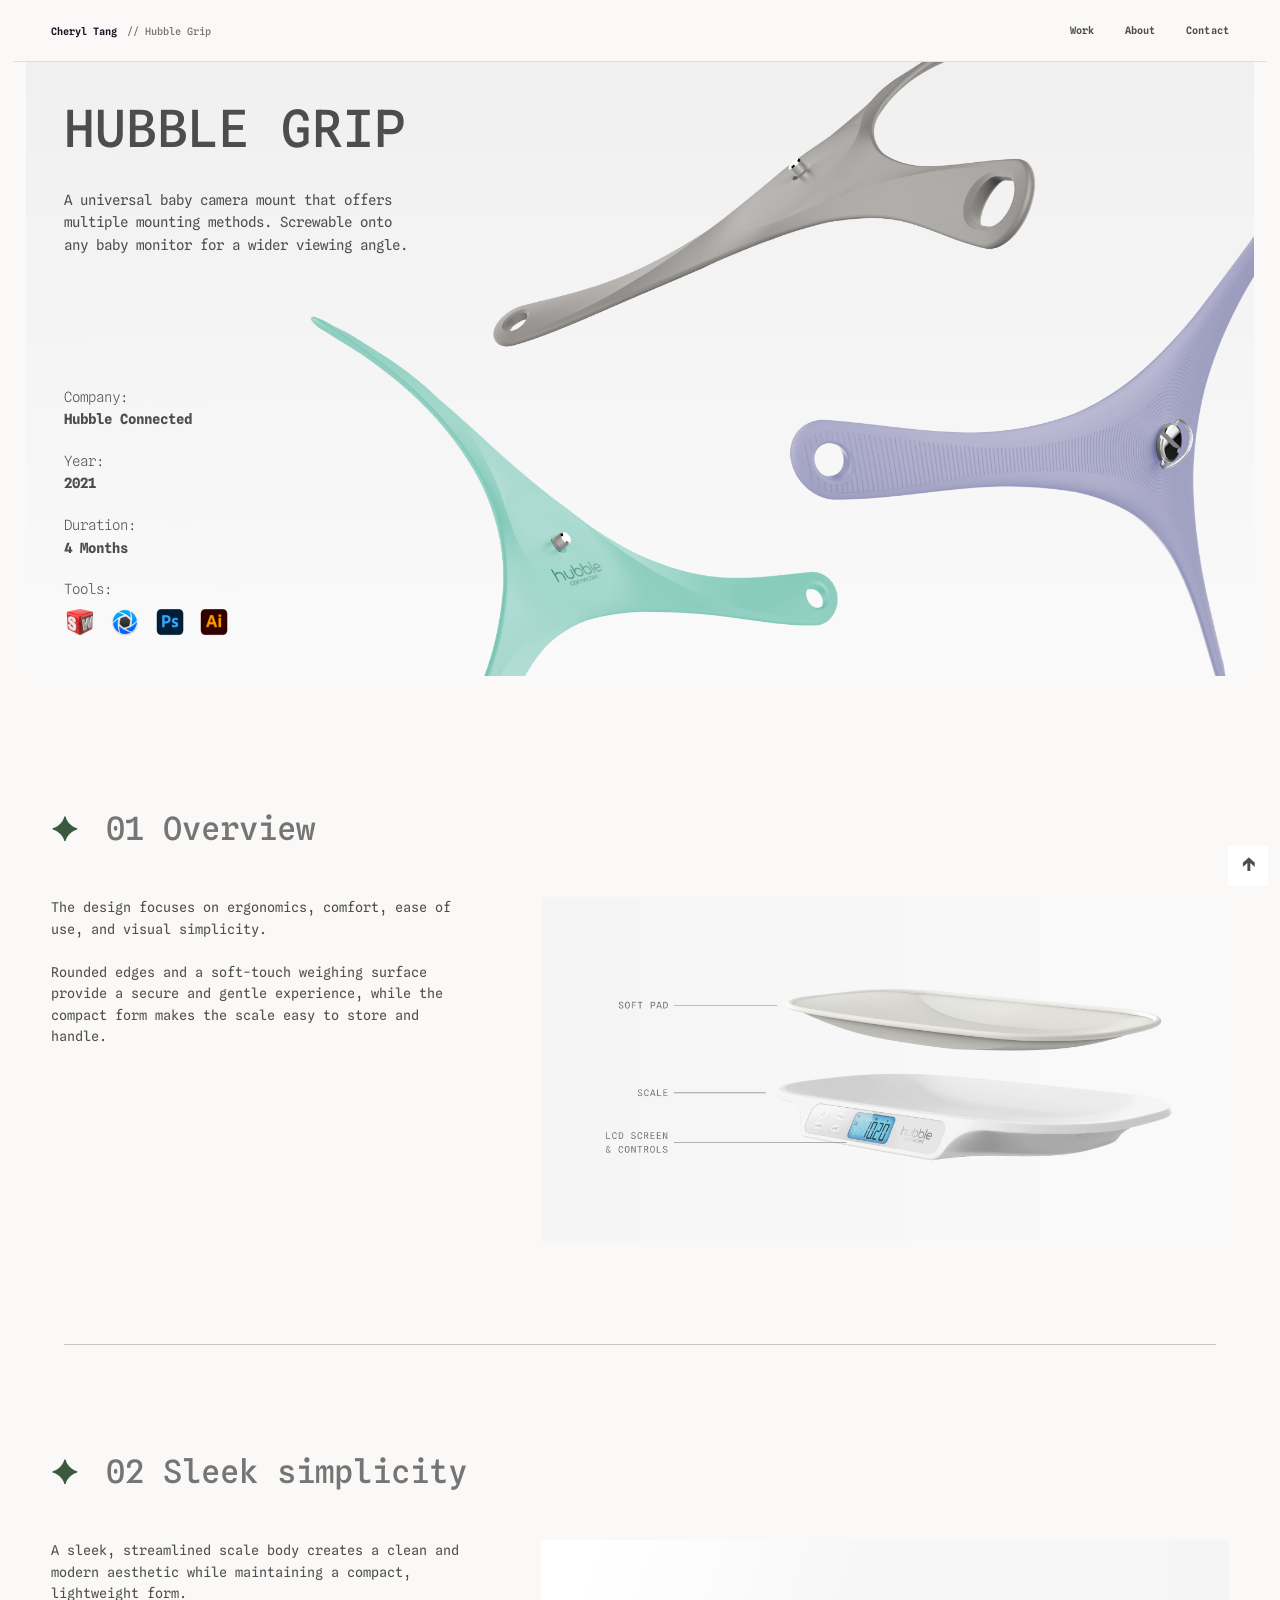
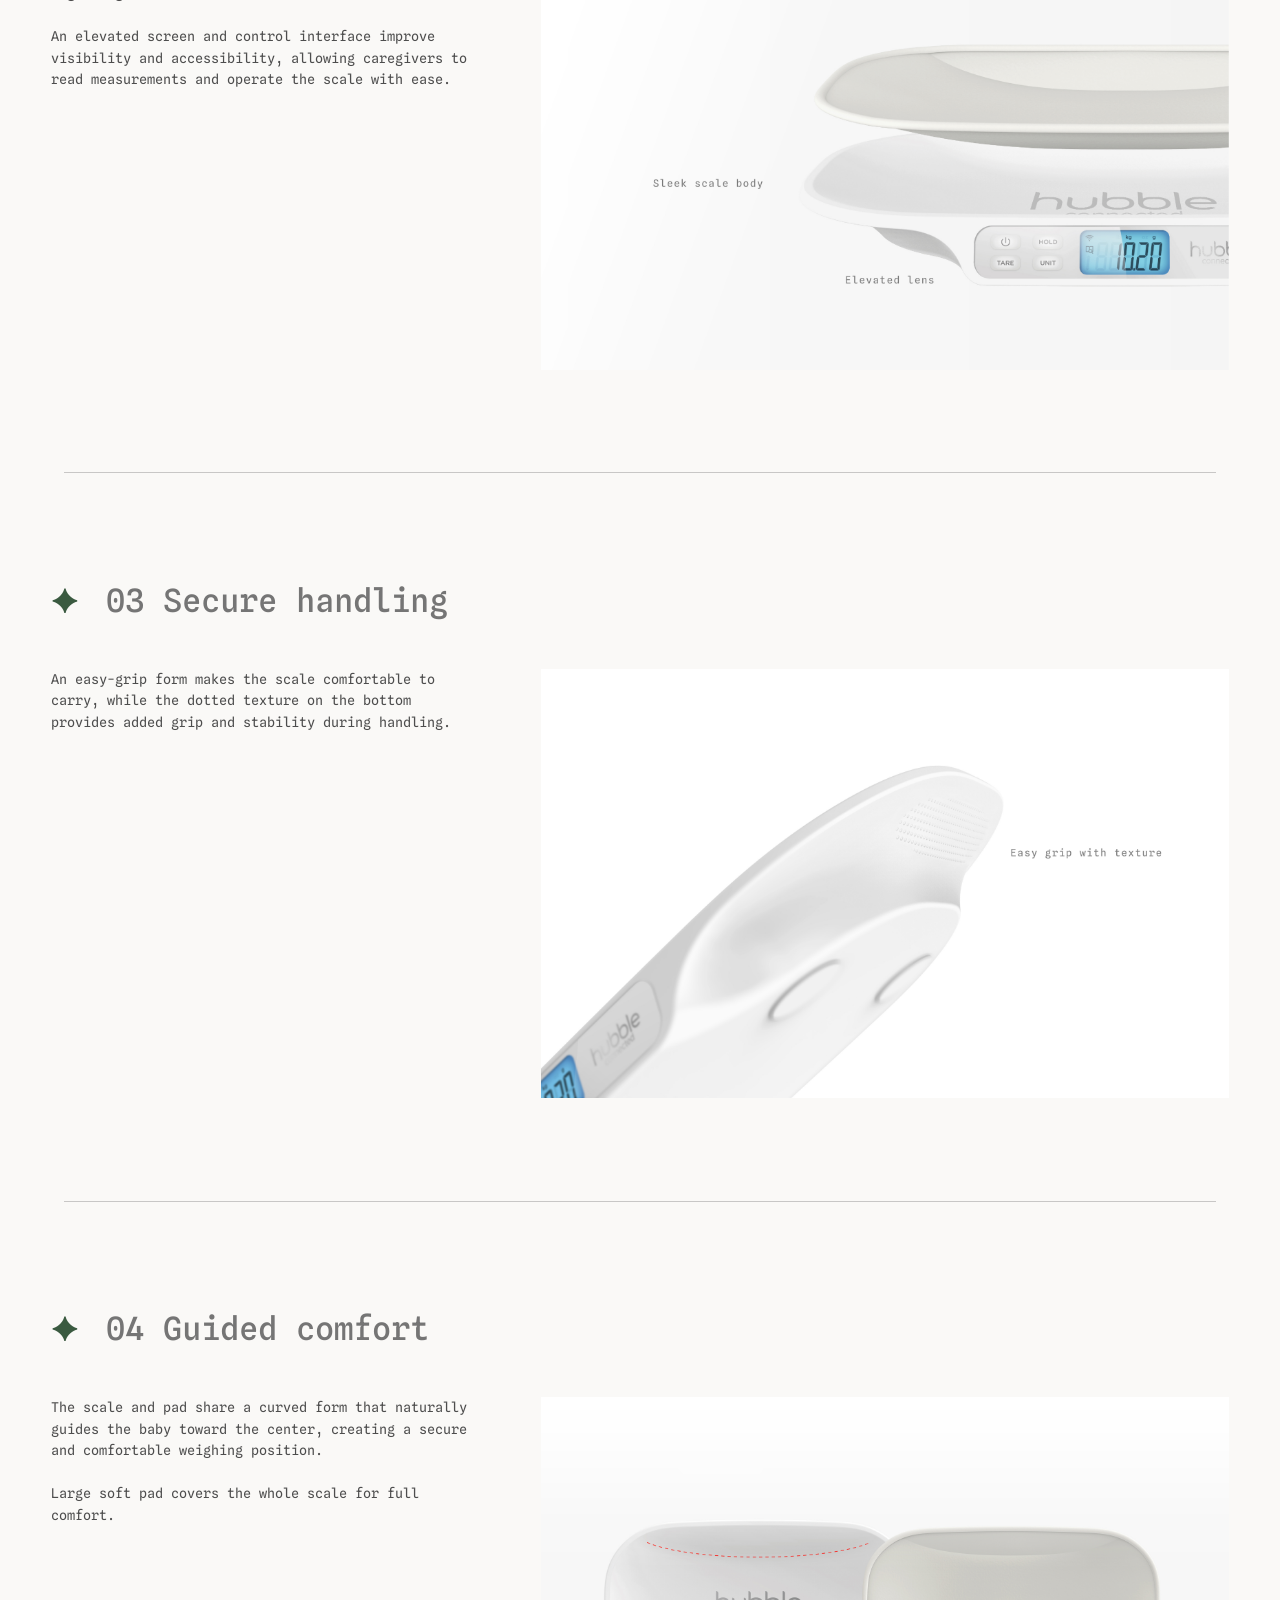
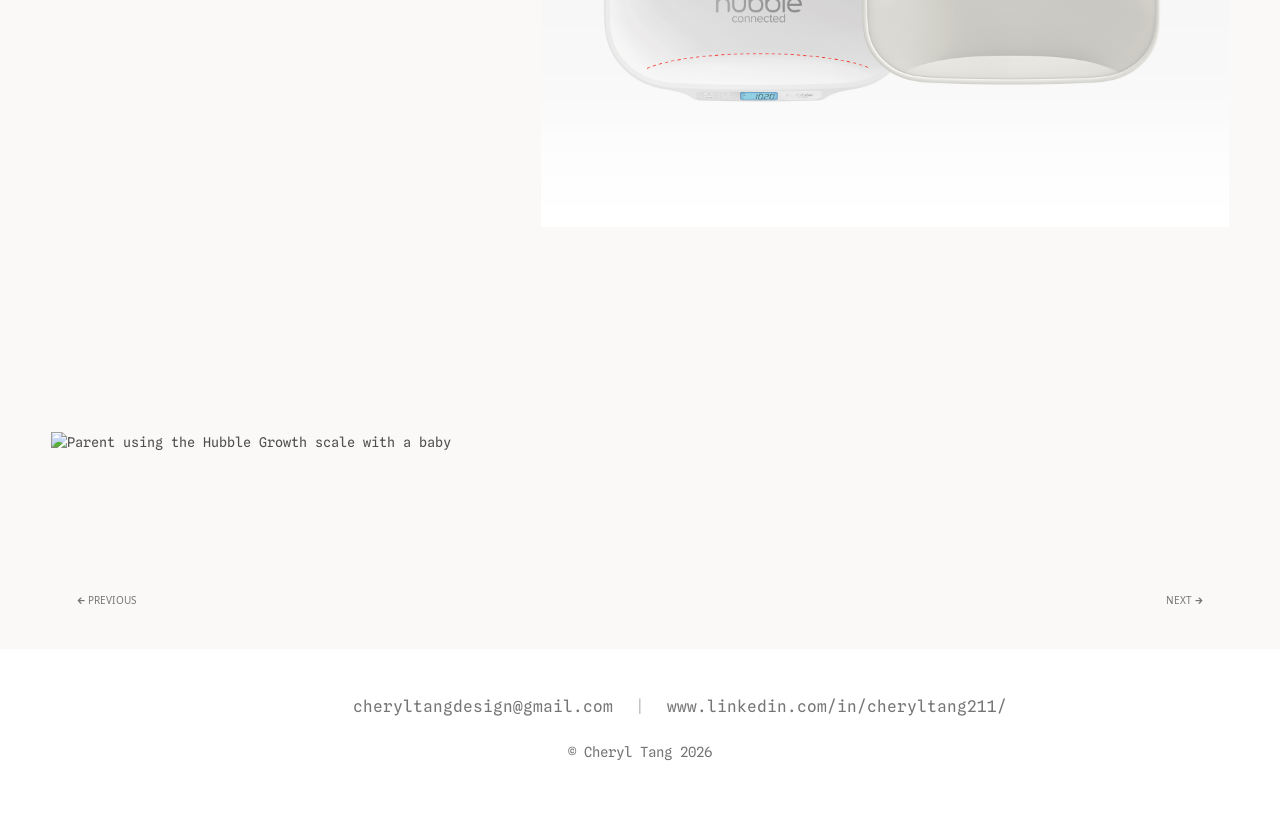
==== hubble-grip.html @ cdf405d7 "Create hubble-grip.html" ====
<!DOCTYPE html>
<html lang="en">
<head>
  <meta charset="utf-8">
  <meta name="viewport" content="width=device-width, initial-scale=1">
  <title>Hubble Grip | Cheryl Tang</title>
  <meta name="description" content="Hubble Star Grip is a universal flexible baby-camera mount supporting stand, crib, and wall installation.">
  <link rel="preconnect" href="https://fonts.googleapis.com">
  <link rel="preconnect" href="https://fonts.gstatic.com" crossorigin>
  <link href="https://fonts.googleapis.com/css2?family=Inter:wght@400;500;600&family=Noto+Sans+Symbols+2&family=Spline+Sans+Mono:wght@300;400;500;600&display=swap" rel="stylesheet">
  <link rel="stylesheet" href="style.css">
  <link rel="icon" type="image/png" href="images/icon-02.png">
</head>
<body id="top">

<header class="header-inner">
  <div class="logo">
     <a href="index.html">Cheryl Tang</a><span class="logo-project"> // Hubble Grip</span>
  </div>
    <nav>
      <a href="work.html">Work</a>
      <a href="index.html#about">About</a>
      <a href="index.html#contact">Contact</a>
   </nav>
</header>

  <main class="project-page">


<!-- PROJECT HERO -->

<section class="project-hero">
  <img src="images/10 hubble grip/hubble grip_banner.jpg" alt="Hubble Grip Mount">
  <div class="project-hero-content">
    <h1>Hubble Grip</h1>
    <p class="project-hero-description">A universal baby camera mount that offers multiple mounting methods. Screwable onto any baby monitor for a wider viewing angle.</p>
  </div>
  
    <div class="project-hero-meta">
        <p>Company:<br>
        <strong>Hubble Connected</strong></p>
        <p>Year:<br>
        <strong>2021</strong></p>
        <p>Duration:<br>
        <strong>4 Months</strong></p>
        <p>Tools:<br>
        <span class="tool-box">
          <a class="tool"><img src="images/tools/solidworks.png" alt="SolidWorks"></a>
          <a class="tool"><img src="images/tools/keyshot.png" alt="KeyShot"></a>
          <a class="tool"><img src="images/tools/Adobe-PS.png" alt="Photoshop"></a>
          <a class="tool"><img src="images/tools/Adobe-AI.png" alt="Illustrator"></a>
        </span>
        </p>
    </div>  
</section>

    
<!-- 01 Overview -->

<section class="project-container">
    <div class="project-section-title">
        <h2><span class="star">✦</span> 01 Overview</h2>
    </div>
    <div class="project-section">
      <div class="project-section-text">
            <p>The design focuses on ergonomics, comfort, ease of use, and visual simplicity.<br>
            <br>Rounded edges and a soft-touch weighing surface provide a secure and gentle experience, while the compact form makes the scale easy to store and handle.</p>
      </div>
    <div class="project-section-media">
         <img src="images/09 hubble growth/Scale-02.jpg" alt="Fitted soft pad and angled display details" loading="lazy">
    </div>
    </div>  
</section>

<div class="project-section-divider"></div>

<!-- 02 SCREEN -->

<section class="project-container">
    <div class="project-section-title">
        <h2><span class="star">✦</span> 02 Sleek simplicity</h2>
    </div>
    <div class="project-section">
      <div class="project-section-text">
            <p>A sleek, streamlined scale body creates a clean and modern aesthetic while maintaining a compact, lightweight form.<br>
            <br>An elevated screen and control interface improve visibility and accessibility, allowing caregivers to read measurements and operate the scale with ease.</p>
      </div>
    <div class="project-section-media">
         <img src="images/09 hubble growth/Scale-03b.jpg" alt="Textured grip detail on the underside" loading="lazy">
    </div>
    </div>  
</section>

<div class="project-section-divider"></div>
    
<!-- 03 DOTTED TEXTURE -->

<section class="project-container">
    <div class="project-section-title">
        <h2><span class="star">✦</span> 03 Secure handling</h2>
    </div>
    <div class="project-section">
      <div class="project-section-text">
            <p>An easy-grip form makes the scale comfortable to carry, while the dotted texture on the bottom provides added grip and stability during handling.</p>
      </div>
    <div class="project-section-media">
         <img src="images/09 hubble growth/Scale-04b.jpg" alt="Curved baby scale form and full-size pad" loading="lazy">
    </div>
    </div>  
</section>

<div class="project-section-divider"></div>

<!-- 04 CURVE -->

<section class="project-container">
    <div class="project-section-title">
        <h2><span class="star">✦</span> 04 Guided comfort</h2>
    </div>
    <div class="project-section">
      <div class="project-section-text">
            <p>The scale and pad share a curved form that naturally guides the baby toward the center, creating a secure and comfortable weighing position.<br>
            <br>Large soft pad covers the whole scale for full comfort.</p>
      </div>
    <div class="project-section-media">
         <img src="images/09 hubble growth/Scale-05b.jpg" alt="Scale and soft pad" loading="lazy">
    </div>
    </div>  
</section>
    
<!-- 05 CONTEXT VISUALS -->

<section class="project-container">
      <div class="project-section-media">
         <img src="images/09 hubble growth/hubble grow facelift_lifestyle 01.jpg" alt="Parent using the Hubble Growth scale with a baby" loading="lazy">
      </div>
</section>


<section class="container project-nav-section">
  <div class="project-navigation">
    <a href="motorola-headphone.html">🡰 PREVIOUS</a>
    <a href="hubble-grip.html">NEXT 🡲</a>
  </div>
</section>

    
</main>


<a href="#top" class="back-to-top" aria-label="Back to top" >🡱</a>

<!-- FOOTER -->

  <footer class="site-footer">
    <div class="site-footer__inner">
      <p class="site-footer__links">
        <a href="mailto:cheryltangdesign@gmail.com">cheryltangdesign@gmail.com</a>
        <span class="site-footer__sep" aria-hidden="true">|</span>
        <a href="https://www.linkedin.com/in/cheryltang211/" target="_blank" rel="noopener">www.linkedin.com/in/cheryltang211/</a>
      </p>
      <p class="site-footer__copy">&copy; Cheryl Tang 2026</p>
    </div>
  </footer>

<script src="main.js"></script>
</body>
</html>
---- style.css ----
/* =========================================================
   Cheryl Tang — portfolio
   ========================================================= */

:root {
  /* Colours */
  --bg: #faf9f7;
  --white: #ffffff;
  --grey-dark: #2b2b2b;
  --grey: #4d4d4d;
  --grey-light: #757575;
  --dark: #161221;
  --green-deep: #27391c;
  --green: #3a5a40;
  --rule: #1a1a1a;
   
  /* Typography */
  --font-display: "Inter", sans-serif;
  --font-sans: "Spline Sans Mono", monospace;

  --hero: clamp(48px, 8vw, 120px);
  --h1: clamp(28px, 4vw, 60px);
  --h2: clamp(22px, 2.5vw, 36px);
  --h3: clamp(16px, 1.6vw, 22px);

  --body: clamp(12px, 1.05vw, 16px);
  --small: clamp(10px, 1vw, 14px);
  --nav: clamp(10px, .8vw, 16px);
   
  /* Width */
  --container: 1280px;
  --gutter: clamp(16px, 4vw, 56px);
   
  /* Spacing */
  --section: clamp(70px, 8vw, 120px);
  --gap: clamp(16px, 2vw, 24px);
}

  *{ box-sizing:border-box; margin:0; padding:0; }

   html{ scroll-behavior:smooth; }

   body{
   font-family: var(--font-sans);
   font-size: var(--body);
   line-height: 1.55;
   color: var(--grey);
   background: var(--bg);
   -webkit-font-smoothing: antialiased;
   }
   
   img{ display:block; width:100%; }

   /* Container */
   .container{ width:min(var(--container),90%); margin:auto; }
   section{ padding-top: var(--section); padding-bottom: var(--section); }

   /* Nav */
   header {
     position: sticky;
     top: 0;
     z-index: 1000;
     height: clamp(48px, 5vw, 62px);
     display: flex;
     justify-content: space-between;
     align-items: center;
     width: 100%;
     padding: 0 clamp(10px, 4vw, 56px);
     background: rgba(250, 249, 247, 0.9);
     backdrop-filter: blur(12px);
     -webkit-backdrop-filter: blur(12px); }

   header::after {
     content: "";
     position: absolute;
     bottom: 0;
     left: 1%;
     width: 98%;
     height: 1px;
     background: rgba(0, 0, 0, 0.1); }

   nav{
      display: flex;
      align-items: center;
      gap: clamp(12px, 2.4vw, 36px);
      flex-shrink: 0; }
   nav a{
      text-decoration: none;
      color: var(--grey);
      font-size: var(--nav);
      font-weight: 600;
      letter-spacing: 0.01em;
      white-space: nowrap;
      transition: .2s;   }
   nav a:hover{ color: var(--green); }

   .logo {
     display: flex;
     align-items: center;
     font-size: var(--nav);
     font-weight: 600;
     line-height: 1; }
   
   .logo a,
   .logo a:visited,
   .logo a:active { color: var(--dark); text-decoration: none; }
   
   .logo-project {
      margin-left: clamp(5px, .8vw, 12px);
      color: var(--grey-light);
      font-size: var(--nav);
      font-weight: 500;
      white-space: nowrap; }
   
   .logo a:hover { color: var(--green); }


   /* Hero */
   .hero{ padding-top:80px; }
   .hero-banner{ width:100%; max-width:1280px; margin:0 auto; }
   /*.hero-banner img{ width:100%; height:16/9; object-fit:cover; }*/

   /* Section Title */
   section:not(.hero) {
      opacity: 0;
      transform: translateY(30px);
      transition:
      opacity 0.8s ease 0.15s,
      transform 0.8s ease 0.15s; }

   section:not(.hero).is-visible {
      opacity: 1;
      transform: translateY(0); }

   .section-title{
      display: flex;
      justify-content: space-between;
      width: 100%;
      text-decoration: none;
      color:var(--grey);
      transition: .2s;
      align-items: baseline;
      margin-bottom: clamp(20px, 3vw, 36px);
      gap: var(--gap); }
  
   .section-title a,
   .section-title a:visited,
   .section-title a:active { color:var(--grey-light); text-decoration:none; }

   .section-title a:hover{ color:var(--green); transition: .2s; }
   .section-title .star{ color: var(--green); margin-right: 8px; }
   .section-title h2 { 
      font-size: var(--h2);
      font-weight: 500;
      line-height: 1.2;
      color: var(--grey-light); }
   .section-title a{ text-decoration:none; color:inherit; }

   /* Portfolio Grid */
   .work-grid{ display:grid; grid-template-columns: repeat(3,1fr); gap: clamp(16px, 2vw, 24px); }
   .project{ display: flex; flex-direction: column; gap: 0px; cursor: pointer; text-decoration: none; color: var(--grey-light); }
   .project:hover { color: var(--green); }
   .project img{ transition:.4s; }
   .project:hover img{ transform: scale(1.04); }
   .project h3{
      font-size: var(--small);
      line-height: 1.4;
      font-weight: 600; 
      letter-spacing:.08em; 
      margin-top: clamp(8px, 1vw, 12px); 
      padding-left: clamp(2px, 0.35vw, 4px); 
      text-transform:uppercase; 
      color: inherit; }

   /* Media Ratio */
   .media--1x1 { aspect-ratio: 1/1; }
   .media--16x9 { aspect-ratio: 16/9; }
   .media--2x1 { aspect-ratio: 2/1; }
   .media--4x3 { aspect-ratio: 4/3; }
   .media--3x4 { aspect-ratio: 3/4; }
   .media--4x5 { aspect-ratio: 4/5; }
   
   .media--1x1,
   .media--16x9,
   .media--2x1,
   .media--4x3,
   .media--3x4,
   .media--4x5 { width: 100%; overflow:hidden; }

   .media--1x1 img,
   .media--16x9 img,
   .media--2x1 img,
   .media--4x3 img,
   .media--3x4 img,
   .media--4x5 img { width: 100%; height: 100%; object-fit: cover; }

   /* About */
   .about{
      display:grid;
      grid-template-columns: 1fr 1.2fr;
      gap: clamp(28px, 5vw, 70px);
      align-items:start; }
   
   .about img{ object-fit: cover; }
   
   .about p{ max-width: 650px; font-size: var(--body); line-height: 1.7; }

   /* Experience */
   .timeline{ display: grid; gap: clamp(16px, 2.5vw, 28px); }
   
   .job{
      display: grid;
      grid-template-columns: 1fr 1.2fr 1fr;
      align-items: center;
      line-height: 1.5;
      gap: clamp(16px, 3vw, 40px);
      padding: clamp(16px, 2vw, 24px);
      border-bottom: 1px solid rgba(0, 0, 0, 0.2); }

   .job div:nth-child(1){ text-align: left; color: var(--grey-light); }
   .job div:nth-child(2){ text-align: left; }
   .job div:nth-child(3){ text-align: right; }

   /* Clients */
   .brands{
      display: grid;
      grid-template-columns: 1.2fr 1fr;
      gap: clamp(28px, 5vw, 70px);
      align-items: center; }

   .brands-content{ max-width: 480px; }
   .brands-content p{ margin: 0; font-size: var(--body); line-height: 1.7; }
   .brands-image{ overflow:hidden; }
   .project img,
   .hero-banner img,
   .brands-image img{
       width: 100%;
       height: 100%;
       object-fit: cover; }
   
   /* Contact */
   .contact{
       display: grid;
       grid-template-columns: 1.2fr 1fr;
       gap: clamp(28px, 5vw, 70px);
       align-items: start; }
   .contact-content{ grid-column: 2; max-width: 480px; }
   .contact-content > div{ margin-bottom: clamp(14px, 1.5vw, 20px);; }
   .contact-content p{ margin: 0; font-size: var(--body); line-height: 1.7; }
   
   .contact-content p:first-child{
       font-weight:600;
       color:var(--grey);
       margin-bottom:2px; }
   
   .contact-content a{
       text-decoration:none;
       color:var(--grey-dark);
       font-size: var(--body);
       line-height: 1.7;
       transition: .2s; }
   
   .contact-content a:hover{ color:var(--green); }

/* ALL WORKS */
   .work-page { padding-top: 40px; padding-bottom: 140px; }


/* =========================================================
   PROJECT DETAIL PAGE
========================================================= */

/* Project Hero */
.project-hero {
  --hero-text: var(--grey);
  display: flex;
  align-items: flex-start;
  justify-content: center;
  position: relative;
  width: 100vw;
  height: auto;
  aspect-ratio: 2/1;
  margin-top: 0;
  margin-left: calc(50% - 50vw);
  padding: 0;
  overflow: hidden;
  container-type: size; }

.project-hero--light {--hero-text: var(--bg); }

.project-hero-content,
.project-hero-content h1,
.project-hero-description,
.project-hero-meta,
.project-hero-meta p { color: var(--hero-text); }

.project-hero > img {
  display: block;
  width: 96%;
  height: auto; 
  object-fit: contain;
  object-position: center; }

/* Project hero title + description */
.project-hero-content {
  position: absolute;
  left: 10cqh;
  top: 4cqh;
  width: min(420px, 40%);
  z-index: 2; }

.project-hero-content h1 {
  white-space: nowrap;
  font-size: 8cqh;
  line-height: 1.6;
  font-weight: 500;
  margin-bottom: 3cqh;
  color: inherit; 
  text-transform: uppercase; }

.project-hero-description {
  font-size: 2.2cqh;
  font-weight: 400;
  line-height: 1.6;
  width: 55cqh;
  color: inherit; }

/* Hero metadata */
.project-hero-meta {
  position: absolute;
  left: 10cqh;
  bottom: 10cqh;
  z-index: 3;
  display: flex;
  gap: 3cqh;
  flex-direction: column;
  align-items: flex-start;
  color: inherit; }

.project-hero-meta p {
  display: flex;
  flex-direction: column;
  margin: 0;
  font-size: 2.2cqh;
  line-height: 1.6;
  font-weight: 300; }

/* Tools */
.tool-box {
  display: flex;
  align-items: center;
  gap: 2cqh;
  padding-top: .8cqh; }

.tool {
  display: block;
  width: 5cqh;
  height: 5cqh;
  flex: 0 0 5cqh; }

.tool img {
  display: block;
  width: 100%;
  height: 100%;
  object-fit: contain; }

section:not(.hero):not(.project-hero) {
  opacity: 0;
  transform: translateY(30px);
  transition:
    opacity 0.8s ease 0.15s,
    transform 0.8s ease 0.15s; }

section:not(.hero):not(.project-hero).is-visible {
  opacity: 1;
  transform: translateY(0); }

/* Project information */

.project-container { width: min(1600px, 92%); margin: auto; }
.project-content { padding-bottom: 0px; }
.project-section {
  display: grid;
  grid-template-columns: 1fr 1.6fr;
  gap: clamp(28px, 5vw, 60px);
  padding: 0; }

.project-section-divider {
  width: min(var(--container), 90%);
  height: 1px;
  margin: 0 auto;
  background: rgba(0, 0, 0, 0.2) }

.project-section-title { margin-bottom: clamp(24px, 3vw, 40px) }
.project-section-title h2 .star { color: var(--green); margin-right: 8px; }
.project-section-title h2 {
   font-size: var(--h2);
   font-weight: 500;
   color: var(--grey-light); }

.project-section-text { max-width: 480px; }
.project-section-text p {
  margin-bottom: clamp(14px, 1.5vw, 20px);
  color: var(--grey);
  font-size: var(--body);
  line-height: 1.6; }

.project-section-text a,
.project-section-text a:visited,
.project-section-text a:active { color: var(--grey); }

.project-section-text a:hover { color: var(--green); }

.project-section-media {
  width: 100%;
  min-width: 0;
  display: flex;
  flex-direction: column;
  gap: 24px; }

.project-section-media img {
  display: block;
  width: 100%;
  height: auto; }

.horizontal-scroll {
  width: 100%;
  overflow-x: auto;
  overflow-y: hidden;
  -webkit-overflow-scrolling: touch; }

.horizontal-scroll img {
  display: block;
  width: 100%;
  height: auto; }

/* Images side by side, with captions underneath */
.project-media-grid {
  width: 100%;
  display: grid;
  grid-template-columns: repeat(2, minmax(0, 1fr));
  gap: 24px;
  margin: 0;
  padding: 0;
  align-items: start; }

.project-media-grid--3 { grid-template-columns: repeat(3, minmax(0, 1fr)); }

.project-media-grid figure { width: 100%; margin: 0; padding: 0; }

.project-media-grid figure img {
  display: block;
  width: 100%;
  height: auto; }

.project-media-grid figcaption {
  margin-top: 12px;
  color: var(--grey-light);
  font-size: var(--body);
  line-height: 1.5; }

.project .section-title { margin-bottom: 12px; }

/* Image Groups */

.project-gallery { display: grid; gap: 24px; }
.project-gallery--2 { grid-template-columns: repeat(2, 1fr); }
.project-gallery--3 { grid-template-columns: repeat(3, 1fr); }


/* Context Visuals */

.context-gallery { width: min(760px, 100%); margin-left: auto; }

.context-gallery img {
  width: 100%;
  height: auto;
  display: block;
  margin-bottom: 24px; }

/* Features */

.features {
  display: grid;
  gap: 40px;
  padding: 0; }
.feature-row {
  display: grid;
  grid-template-columns: 1fr 1.6fr;
  gap: clamp(28px, 5vw, 60px);
  align-items: start; }
.feature-media { width: 100%; }
.feature-media img {
  display: block;
  width: 100%;
  height: auto; }

/* Video */

.video-wrapper {
  position: relative;
  width: 100%;
  aspect-ratio: 16 / 9;
  overflow: hidden; }
.video-wrapper iframe {
  position: absolute;
  inset: 0;
  width: 100%;
  height: 100%;
  border: 0; }

/* Project Navigation */

.project-navigation {
  display: grid;
  grid-template-columns: 1fr 1fr;
  gap: clamp(16px, 3vw, 40px);
  width: 98vw;
  margin-left: calc((100% - 98vw) / 2);
  padding: 0 clamp(20px, 5vw, 80px); }

.project-nav-section {
  padding-top: 40px;
  padding-bottom: 40px; }

.project-navigation a {
  text-decoration: none;
  color: var(--grey-light);
  transition: color .2s; }

.project-navigation a:hover { color: var(--green); }
.project-navigation a:last-child { text-align: right; }

.section-title a,
.project-navigation a {
  font-family: var(--font-sans);
  font-size: var(--nav);
  font-weight: 500;
  letter-spacing: 0.01em;
  line-height: 1.4;
  text-decoration: none;
  color: var(--grey-light);}

/* Back To Top */

.back-to-top {
  position: fixed;
  right: 12px;
  bottom: 12px;
  z-index: 1000;
  display: flex;
  align-items: center;
  justify-content: center;
  transform: translateY(-2px);
  width: 40px;
  height: 40px;
  background: var(--white);
  color: var(--grey);
  border-radius: 0 0 0 0;
  text-decoration: none;
  font-size: 18px;
  font-weight: 600;
  line-height: 1; 
  transition:
    background 0.2s ease,
    color 0.2s ease,
    transform 0.2s ease; }

.back-to-top:hover {
  background: var(--green);
  color: var(--white);
  transform: translateY(-3px); }

.star,
.project-navigation a,
.back-to-top {
  font-family: "Noto Sans Symbols 2", sans-serif; }


   /* Footer */
   .site-footer {
     background: var(--white);
     padding: clamp(28px, 5vw, 46px) var(--gutter) clamp(30px, 5vw, 50px);
     text-align: center;
     color: var(--grey-light);
     font-size: clamp(12px, 1.4vw, 16px);
   }

   .site-footer a{ color:inherit; }

   .site-footer__links {
     display: grid;
     grid-template-columns: 1fr auto 1fr;
     align-items: center;
     width: 100%;
   }
   
   .site-footer__links a {
     text-decoration: none;
     transition: color 0.2s ease;
   }

   .site-footer__links a:first-child { justify-self: end; }
   .site-footer__links a:last-child { justify-self: start; }
   .site-footer__links a:hover { color: var(--green); }
   
   .site-footer__sep {
     justify-self: center;
     margin: 0 22px;
     color: #bdbdbd; }
   
   .site-footer__copy {
     margin-top: clamp(16px, 2vw, 22px);
     font-size: clamp(12px, 1.2vw, 14px);
   }

/* Responsive */
   @media (max-width: 900px) {
      
   header { height: 50px; padding: 0 16px; }
   nav { gap: clamp(10px, 3vw, 18px); }
   nav a { font-size: clamp(11px, 1.8vw, 14px); }

      
   .work-grid{ grid-template-columns: 1fr; }
   .about{ grid-template-columns: 1fr; }
   .brands{ grid-template-columns: 1fr; gap:40px; }
   .contact{ grid-template-columns: 1fr; }
   .contact-content { grid-column: 1; }   
   .job{ grid-template-columns: 1fr; gap: 8px;}
      .job div:nth-child(1),
      .job div:nth-child(2),
      .job div:nth-child(3) { text-align:left; }
   
   section{ padding-top: clamp(60px, 10vw, 80px); padding-bottom: clamp(60px, 10vw, 80px); }
   .section-title { margin-bottom: clamp(20px, 5vw, 32px); }
      
  .project-hero { width: 100vw; margin-left: calc(50% - 50vw); }
  .project-hero-content {
    transform: none;
    width: auto;
    max-width: 80%; }

  .project-section {
    grid-template-columns: 1fr;
    gap: 32px;
    padding: 0; }

  .horizontal-scroll img { width: 180%; max-width: none; }
      
  .feature-row { grid-template-columns: 1fr; gap: 24px; }
  .feature-media { width: 100%; }   

  .project-media-grid { grid-template-columns: 1fr; gap: 32px; }
      
  .project-navigation { padding: 50px clamp(16px, 6vw, 56px); }
      
  .back-to-top {
    width: 40px;
    height: 40px;
    font-size: 14px; }
 
  .site-footer__links { grid-template-columns: 1fr; gap: 8px; }
      
  .site-footer__links a:first-child,
  .site-footer__links a:last-child,
  .site-footer__sep { justify-self: center; }
      
  .site-footer__sep { margin: 0; }   
      
   }
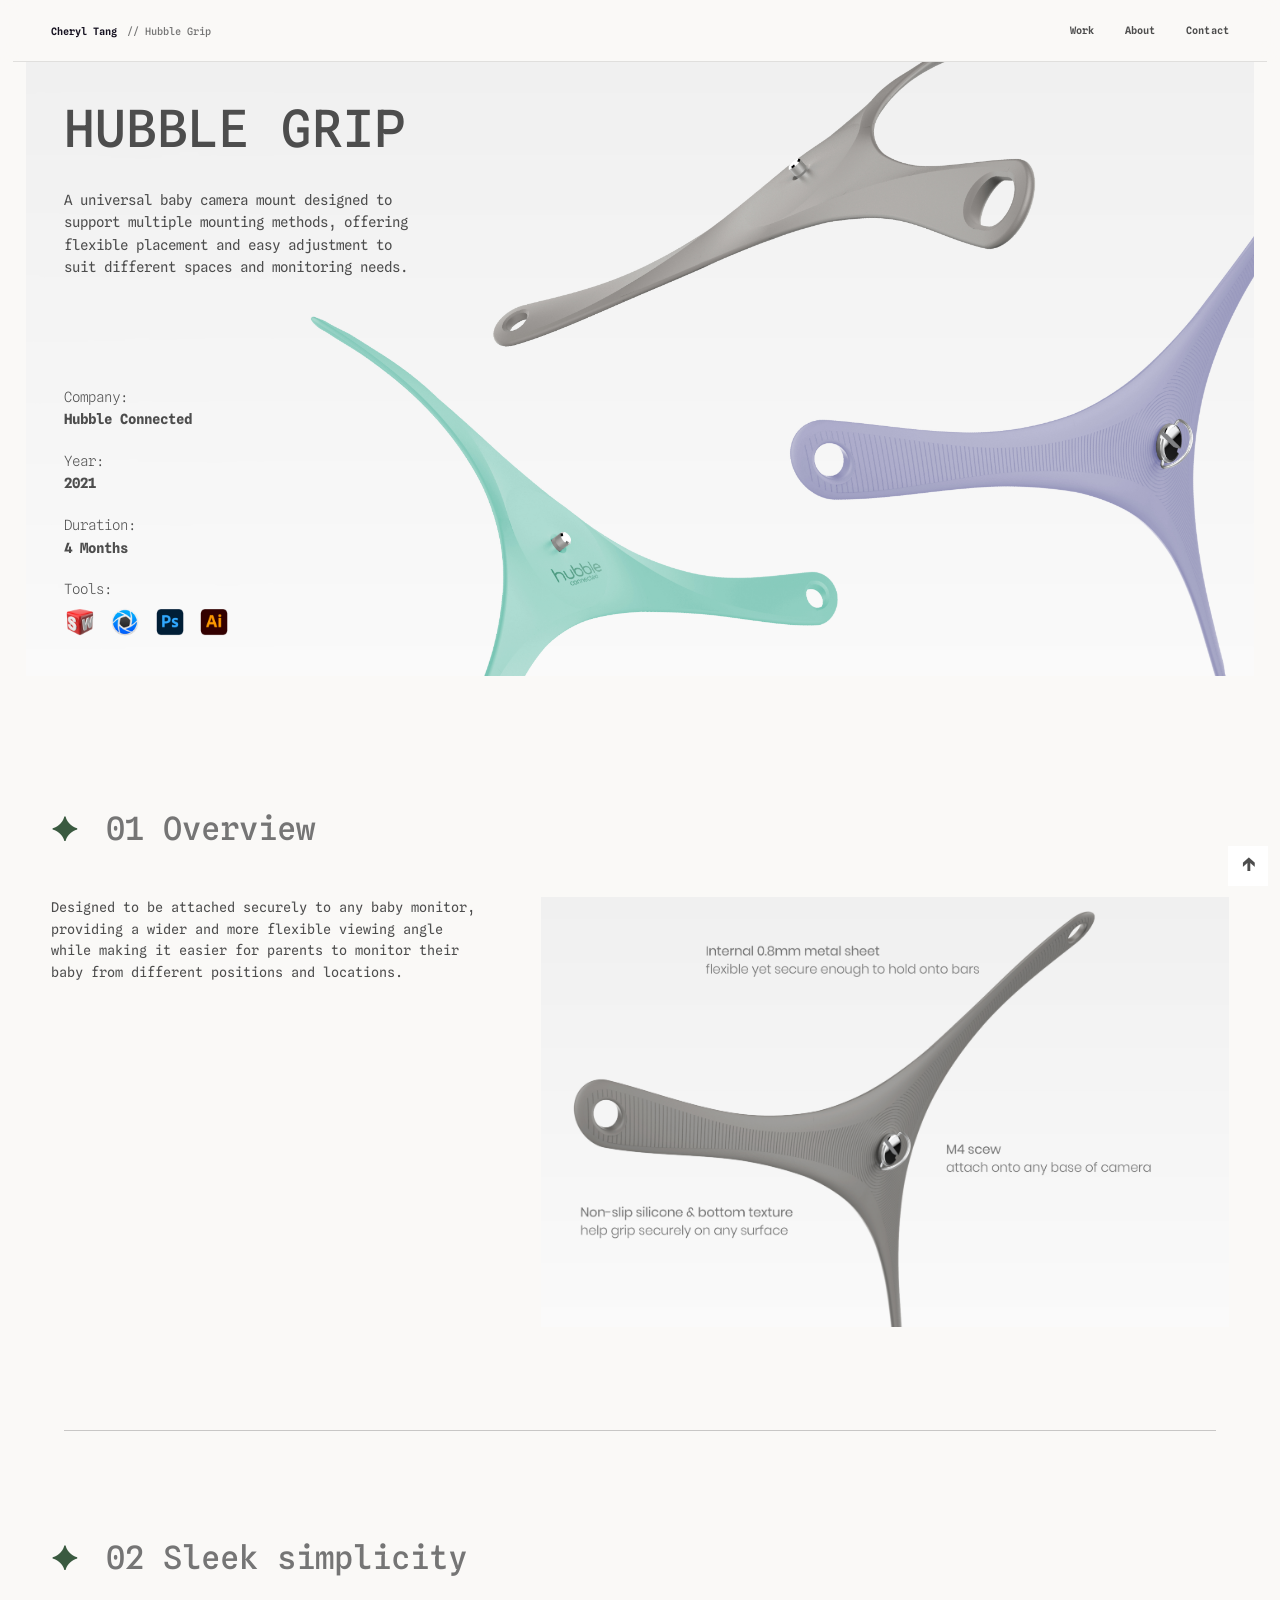
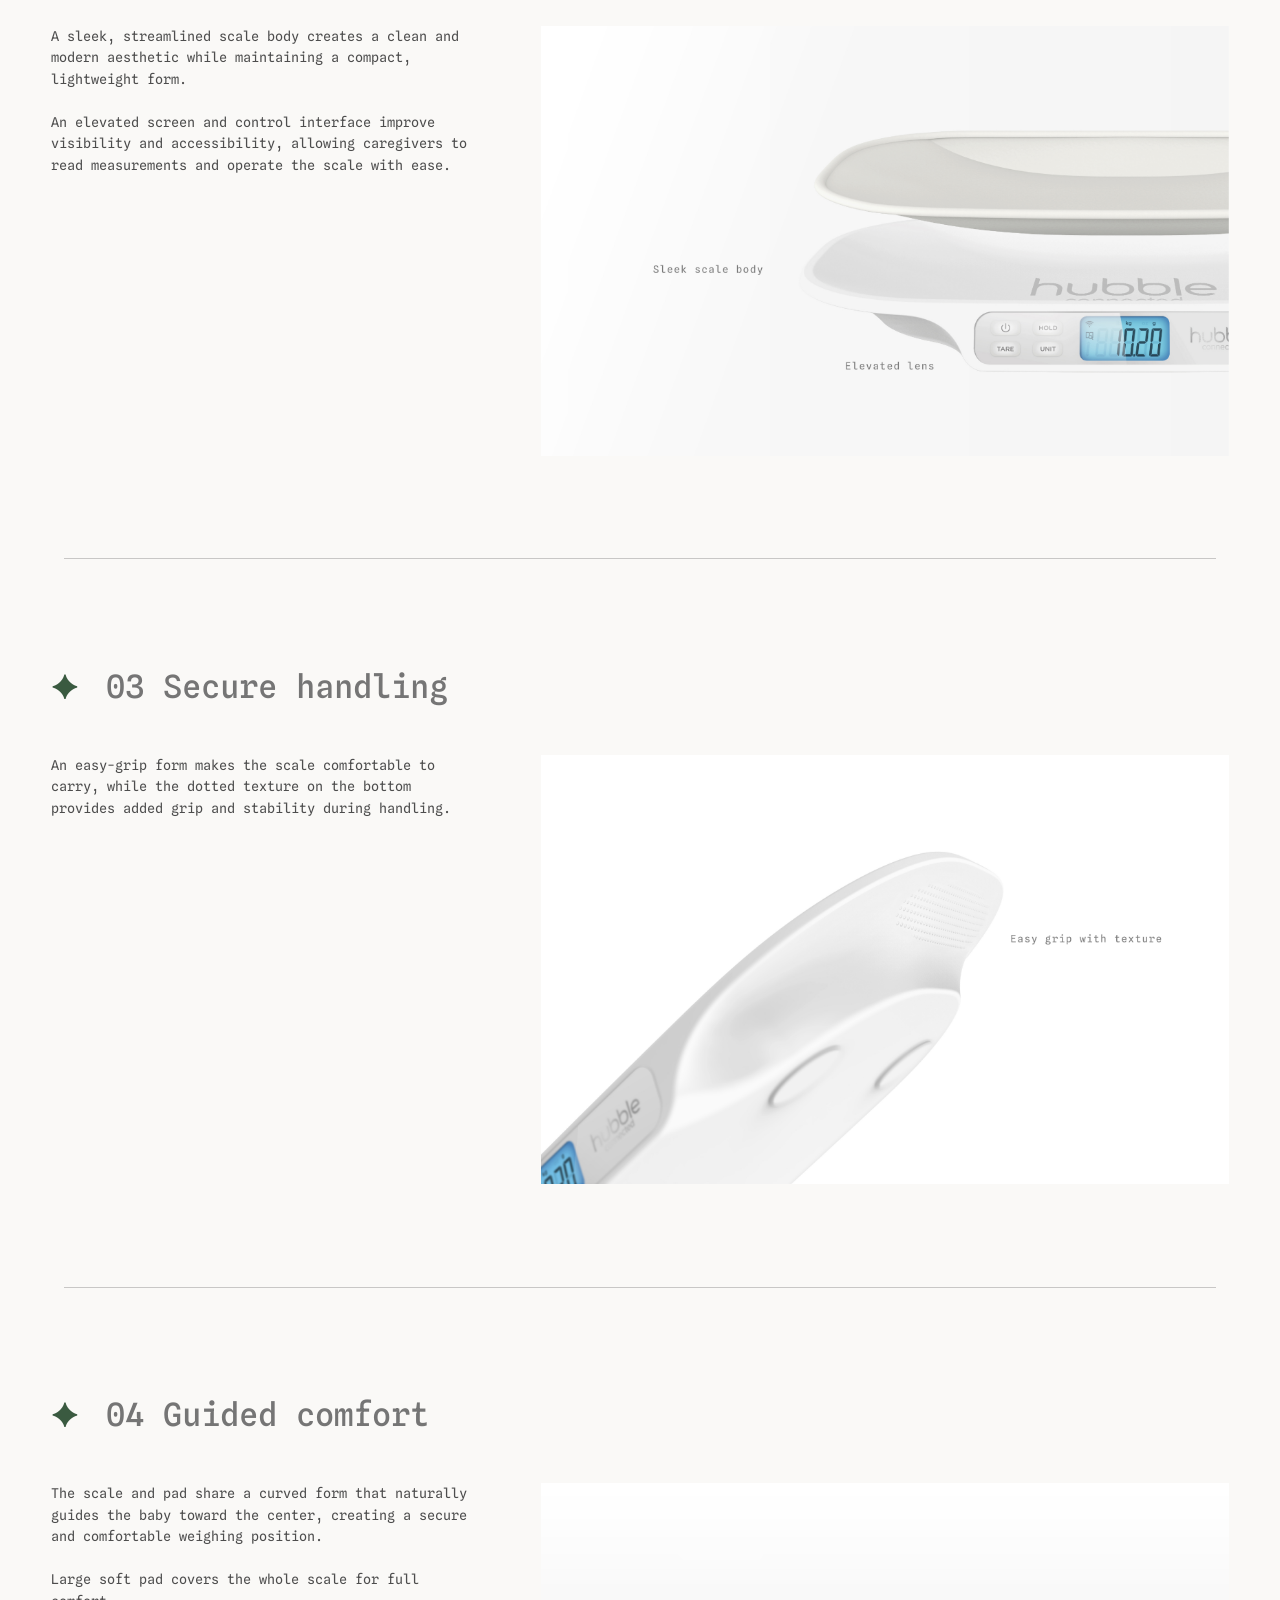
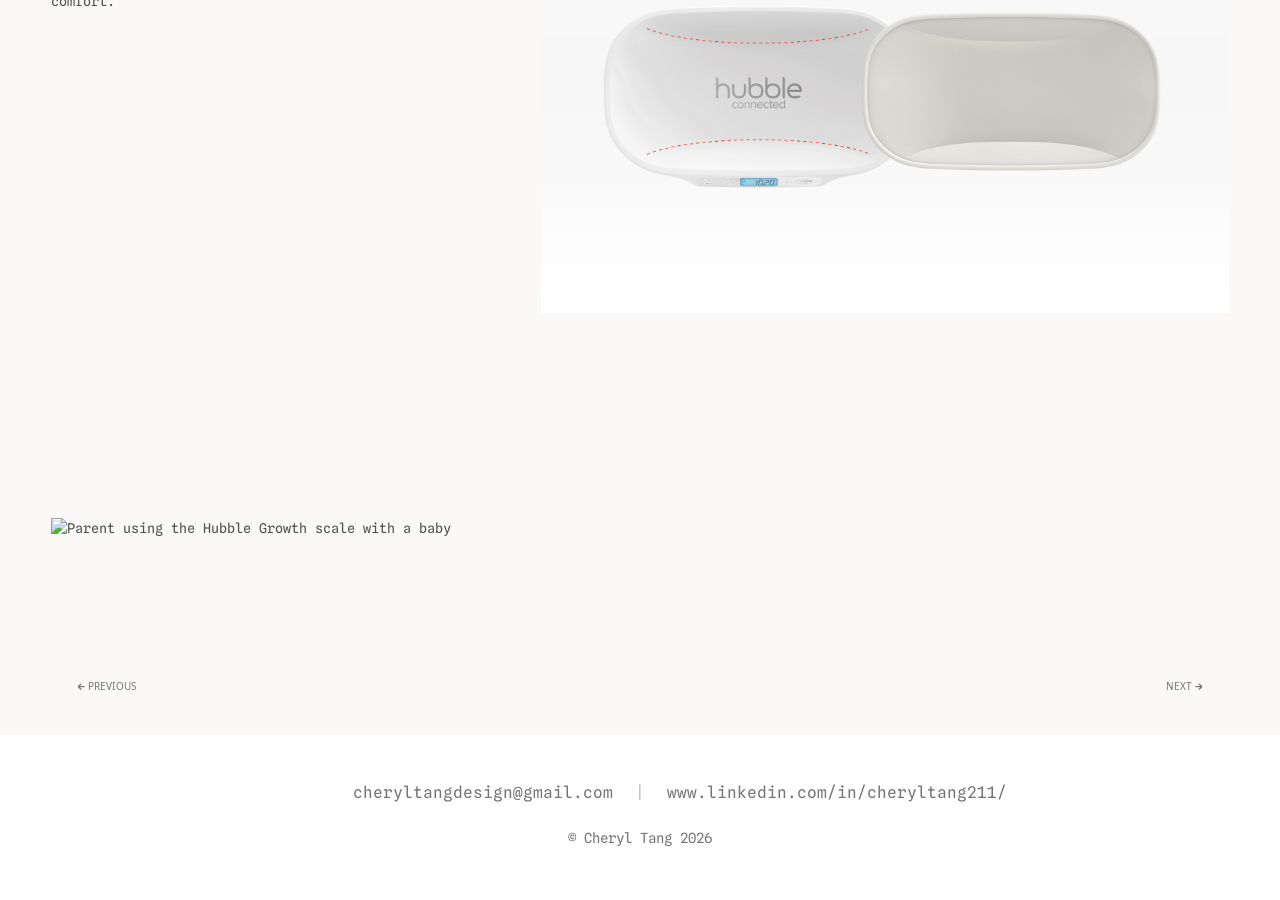
==== commit 4ee1287a: "Update hubble-grip.html" ====
--- a/hubble-grip.html
+++ b/hubble-grip.html
@@ -33,7 +33,7 @@
   <img src="images/10 hubble grip/hubble grip_banner.jpg" alt="Hubble Grip Mount">
   <div class="project-hero-content">
     <h1>Hubble Grip</h1>
-    <p class="project-hero-description">A universal baby camera mount that offers multiple mounting methods. Screwable onto any baby monitor for a wider viewing angle.</p>
+    <p class="project-hero-description">A universal baby camera mount designed to support multiple mounting methods, offering flexible placement and easy adjustment to suit different spaces and monitoring needs.</p>
   </div>
   
     <div class="project-hero-meta">
@@ -63,11 +63,10 @@
     </div>
     <div class="project-section">
       <div class="project-section-text">
-            <p>The design focuses on ergonomics, comfort, ease of use, and visual simplicity.<br>
-            <br>Rounded edges and a soft-touch weighing surface provide a secure and gentle experience, while the compact form makes the scale easy to store and handle.</p>
+            <p>Designed to be attached securely to any baby monitor, providing a wider and more flexible viewing angle while making it easier for parents to monitor their baby from different positions and locations.</p>
       </div>
     <div class="project-section-media">
-         <img src="images/09 hubble growth/Scale-02.jpg" alt="Fitted soft pad and angled display details" loading="lazy">
+         <img src="images/10 hubble grip/Grip_20220124-03b.jpg" alt="Fitted soft pad and angled display details" loading="lazy">
     </div>
     </div>  
 </section>
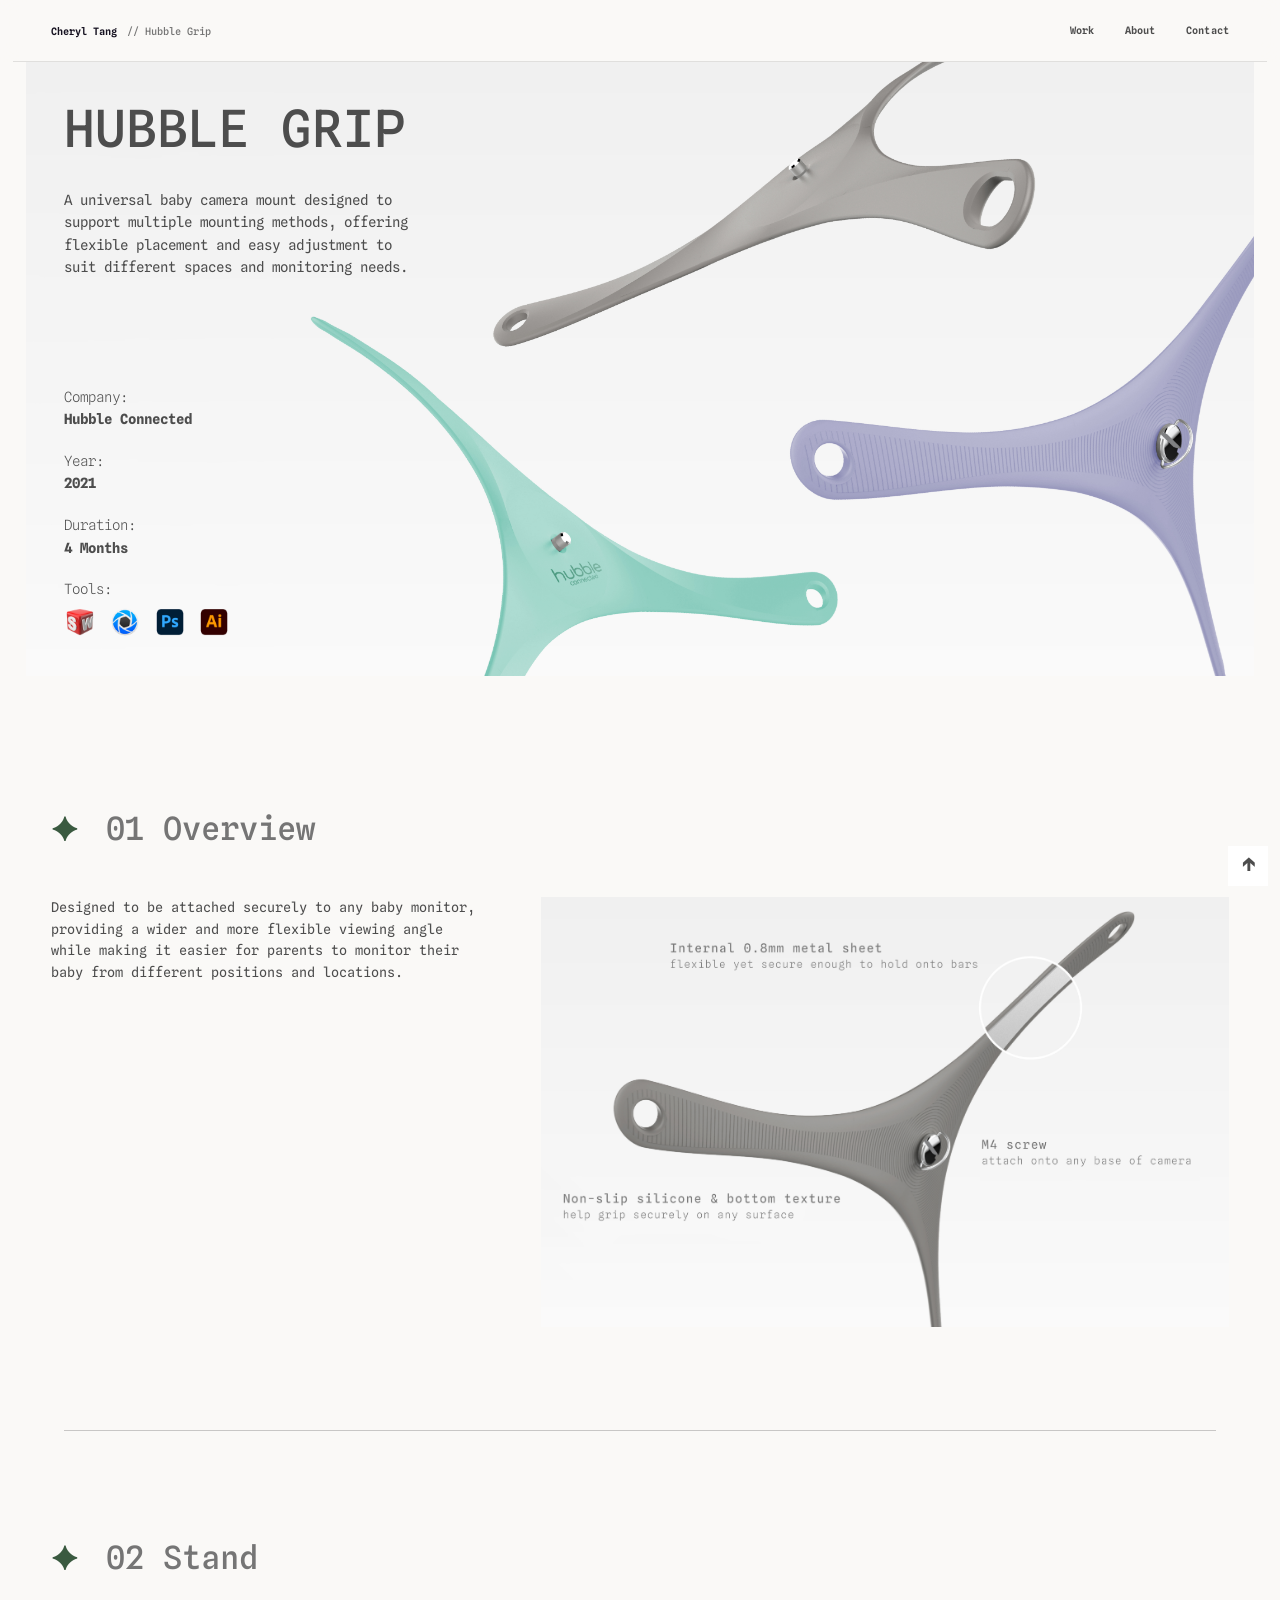
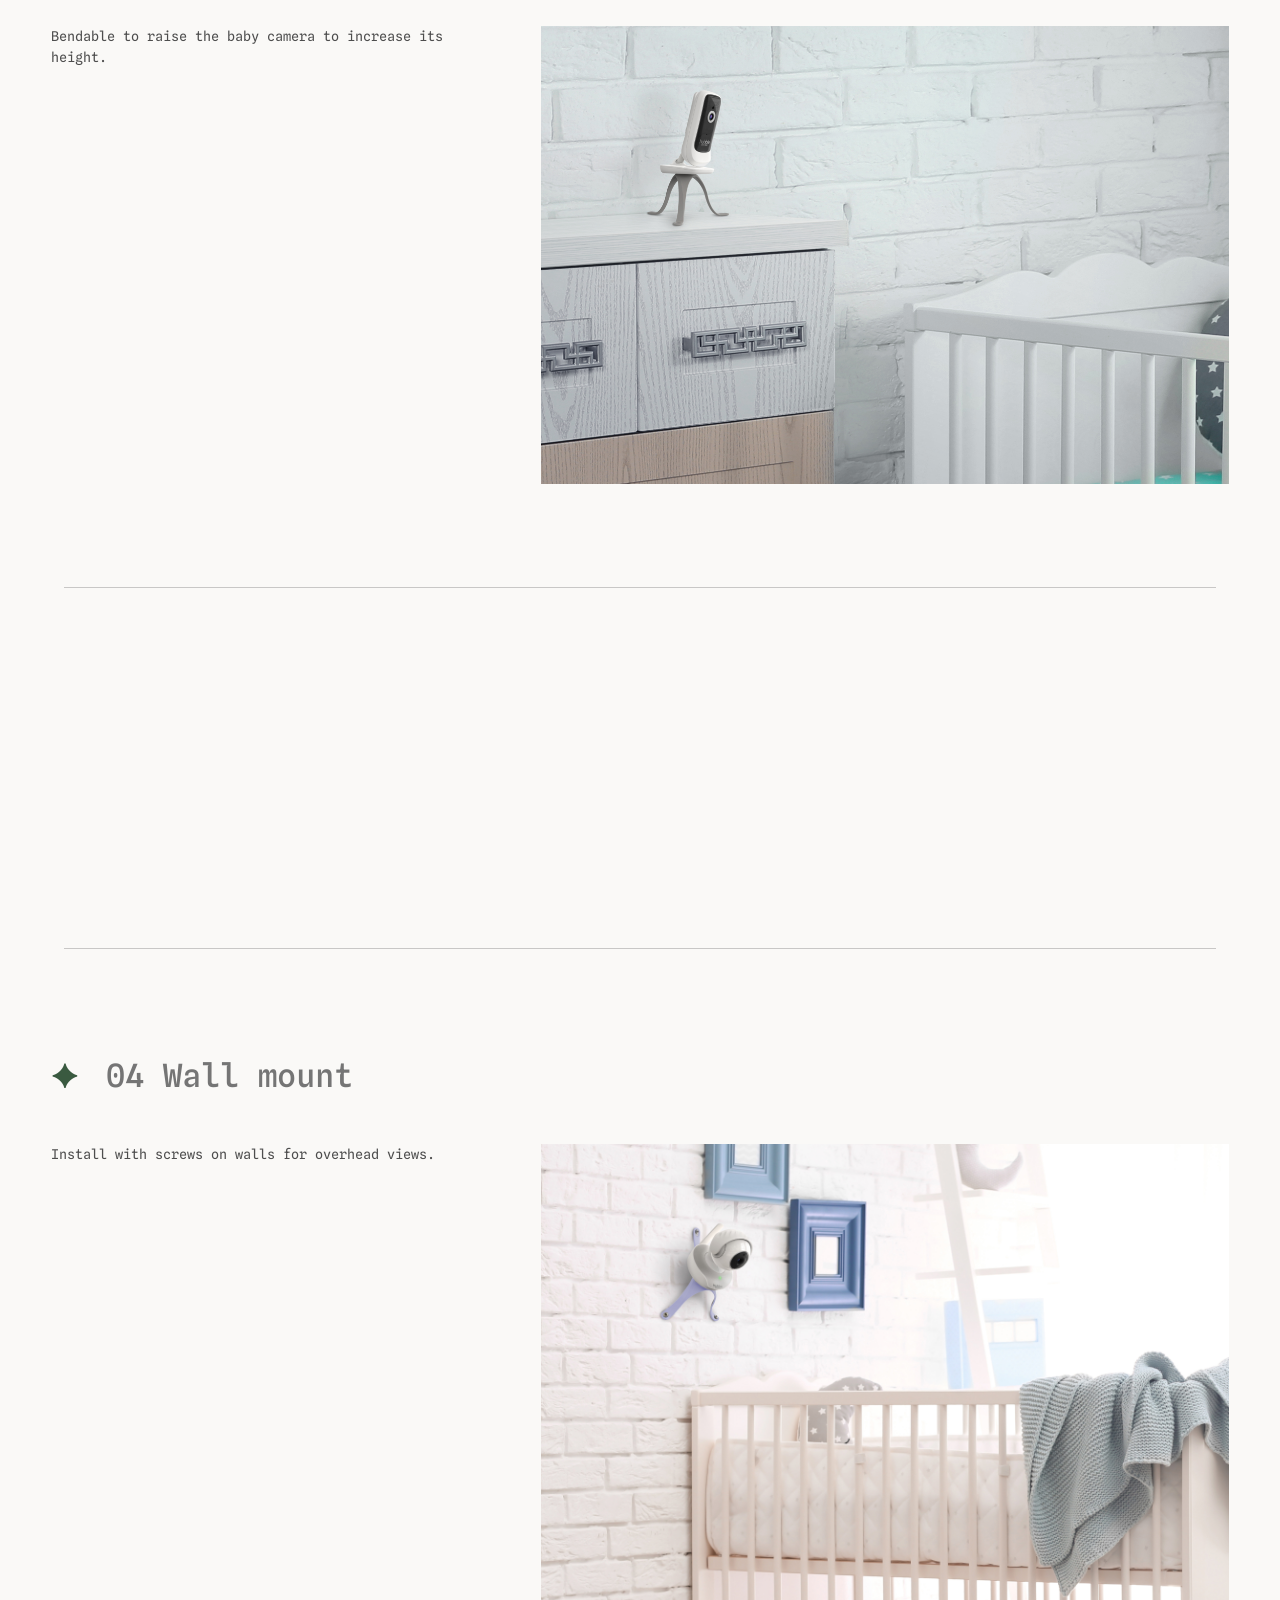
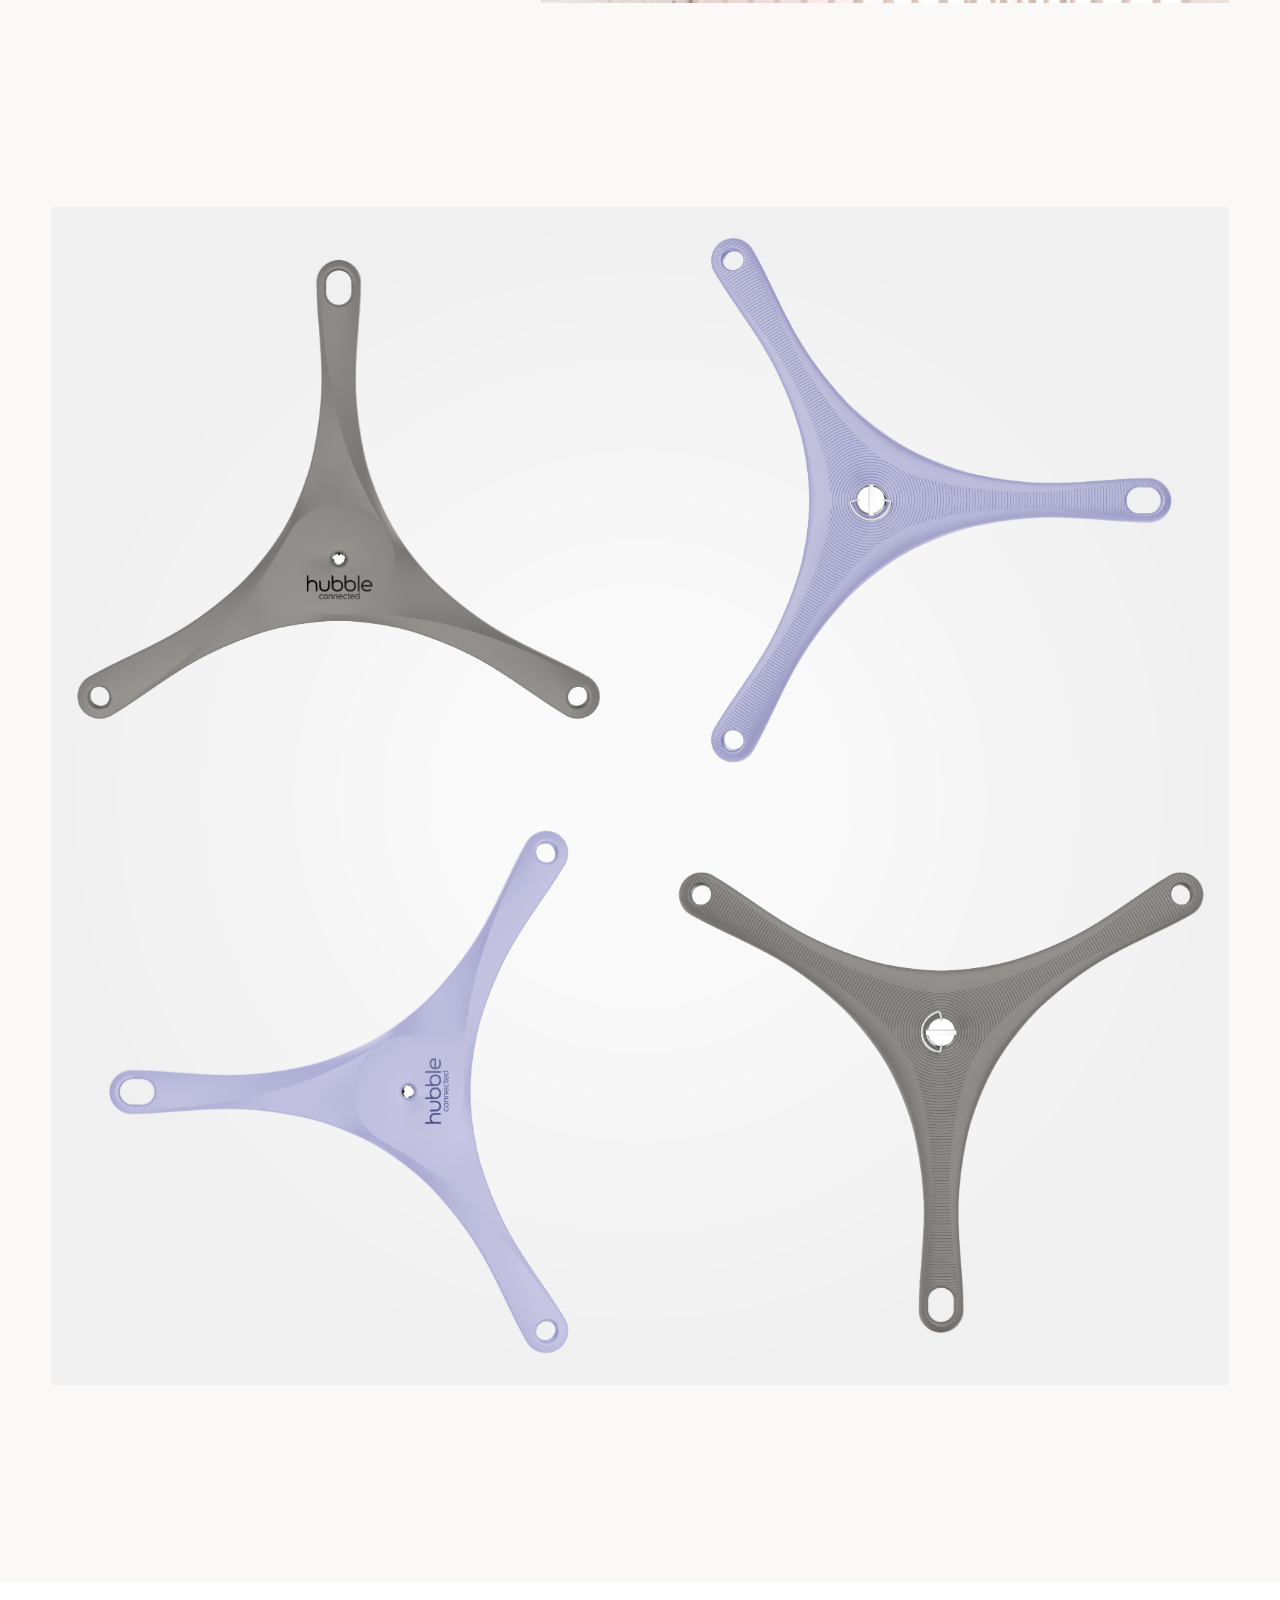
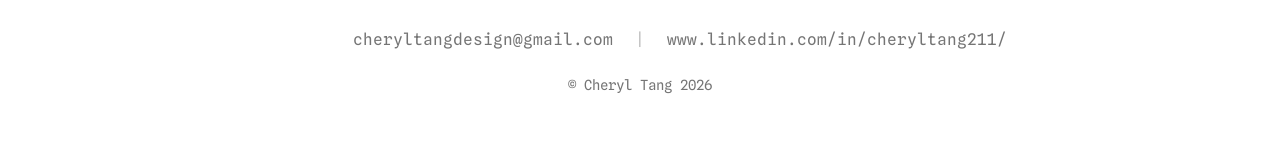
==== commit b5fd2891: "Update hubble-grip.html" ====
--- a/hubble-grip.html
+++ b/hubble-grip.html
@@ -73,56 +73,54 @@
 
 <div class="project-section-divider"></div>
 
-<!-- 02 SCREEN -->
+<!-- 02 STAND -->
 
 <section class="project-container">
     <div class="project-section-title">
-        <h2><span class="star">✦</span> 02 Sleek simplicity</h2>
+        <h2><span class="star">✦</span> 02 Stand</h2>
     </div>
     <div class="project-section">
       <div class="project-section-text">
-            <p>A sleek, streamlined scale body creates a clean and modern aesthetic while maintaining a compact, lightweight form.<br>
-            <br>An elevated screen and control interface improve visibility and accessibility, allowing caregivers to read measurements and operate the scale with ease.</p>
+            <p>Bendable to raise the baby camera to increase its height.</p>
       </div>
     <div class="project-section-media">
-         <img src="images/09 hubble growth/Scale-03b.jpg" alt="Textured grip detail on the underside" loading="lazy">
+         <img src="images/10 hubble grip/Hubble grip_lifestyle 04.jpg" alt="Textured grip detail on the underside" loading="lazy">
     </div>
     </div>  
 </section>
 
 <div class="project-section-divider"></div>
     
-<!-- 03 DOTTED TEXTURE -->
+<!-- 03 CRIB -->
 
 <section class="project-container">
     <div class="project-section-title">
-        <h2><span class="star">✦</span> 03 Secure handling</h2>
+        <h2><span class="star">✦</span> 03 Crib mount</h2>
     </div>
     <div class="project-section">
       <div class="project-section-text">
-            <p>An easy-grip form makes the scale comfortable to carry, while the dotted texture on the bottom provides added grip and stability during handling.</p>
+            <p>Bendable to raise the baby camera to increase its height.</p>
       </div>
     <div class="project-section-media">
-         <img src="images/09 hubble growth/Scale-04b.jpg" alt="Curved baby scale form and full-size pad" loading="lazy">
+         <img src="images/10 hubble grip/Hubble grip_lifestyle 05_nightlight.jpg" alt="Curved baby scale form and full-size pad" loading="lazy">
     </div>
     </div>  
 </section>
 
 <div class="project-section-divider"></div>
 
-<!-- 04 CURVE -->
+<!-- 04 WALL -->
 
 <section class="project-container">
     <div class="project-section-title">
-        <h2><span class="star">✦</span> 04 Guided comfort</h2>
+        <h2><span class="star">✦</span> 04 Wall mount</h2>
     </div>
     <div class="project-section">
       <div class="project-section-text">
-            <p>The scale and pad share a curved form that naturally guides the baby toward the center, creating a secure and comfortable weighing position.<br>
-            <br>Large soft pad covers the whole scale for full comfort.</p>
+            <p>Install with screws on walls for overhead views.</p>
       </div>
     <div class="project-section-media">
-         <img src="images/09 hubble growth/Scale-05b.jpg" alt="Scale and soft pad" loading="lazy">
+         <img src="images/10 hubble grip/Hubble grip_lifestyle 01b.jpg" alt="Scale and soft pad" loading="lazy">
     </div>
     </div>  
 </section>
@@ -131,15 +129,15 @@
 
 <section class="project-container">
       <div class="project-section-media">
-         <img src="images/09 hubble growth/hubble grow facelift_lifestyle 01.jpg" alt="Parent using the Hubble Growth scale with a baby" loading="lazy">
+         <img src="images/10 hubble grip/Grip_20220124-01.jpg" alt="Parent using the Hubble Growth scale with a baby" loading="lazy">
       </div>
 </section>
 
 
 <section class="container project-nav-section">
   <div class="project-navigation">
-    <a href="motorola-headphone.html">🡰 PREVIOUS</a>
-    <a href="hubble-grip.html">NEXT 🡲</a>
+    <a href="hubble-growth.html">🡰 PREVIOUS</a>
+    <a href="wall-theory-sunbelly-privacy-screen.html">NEXT 🡲</a>
   </div>
 </section>
 
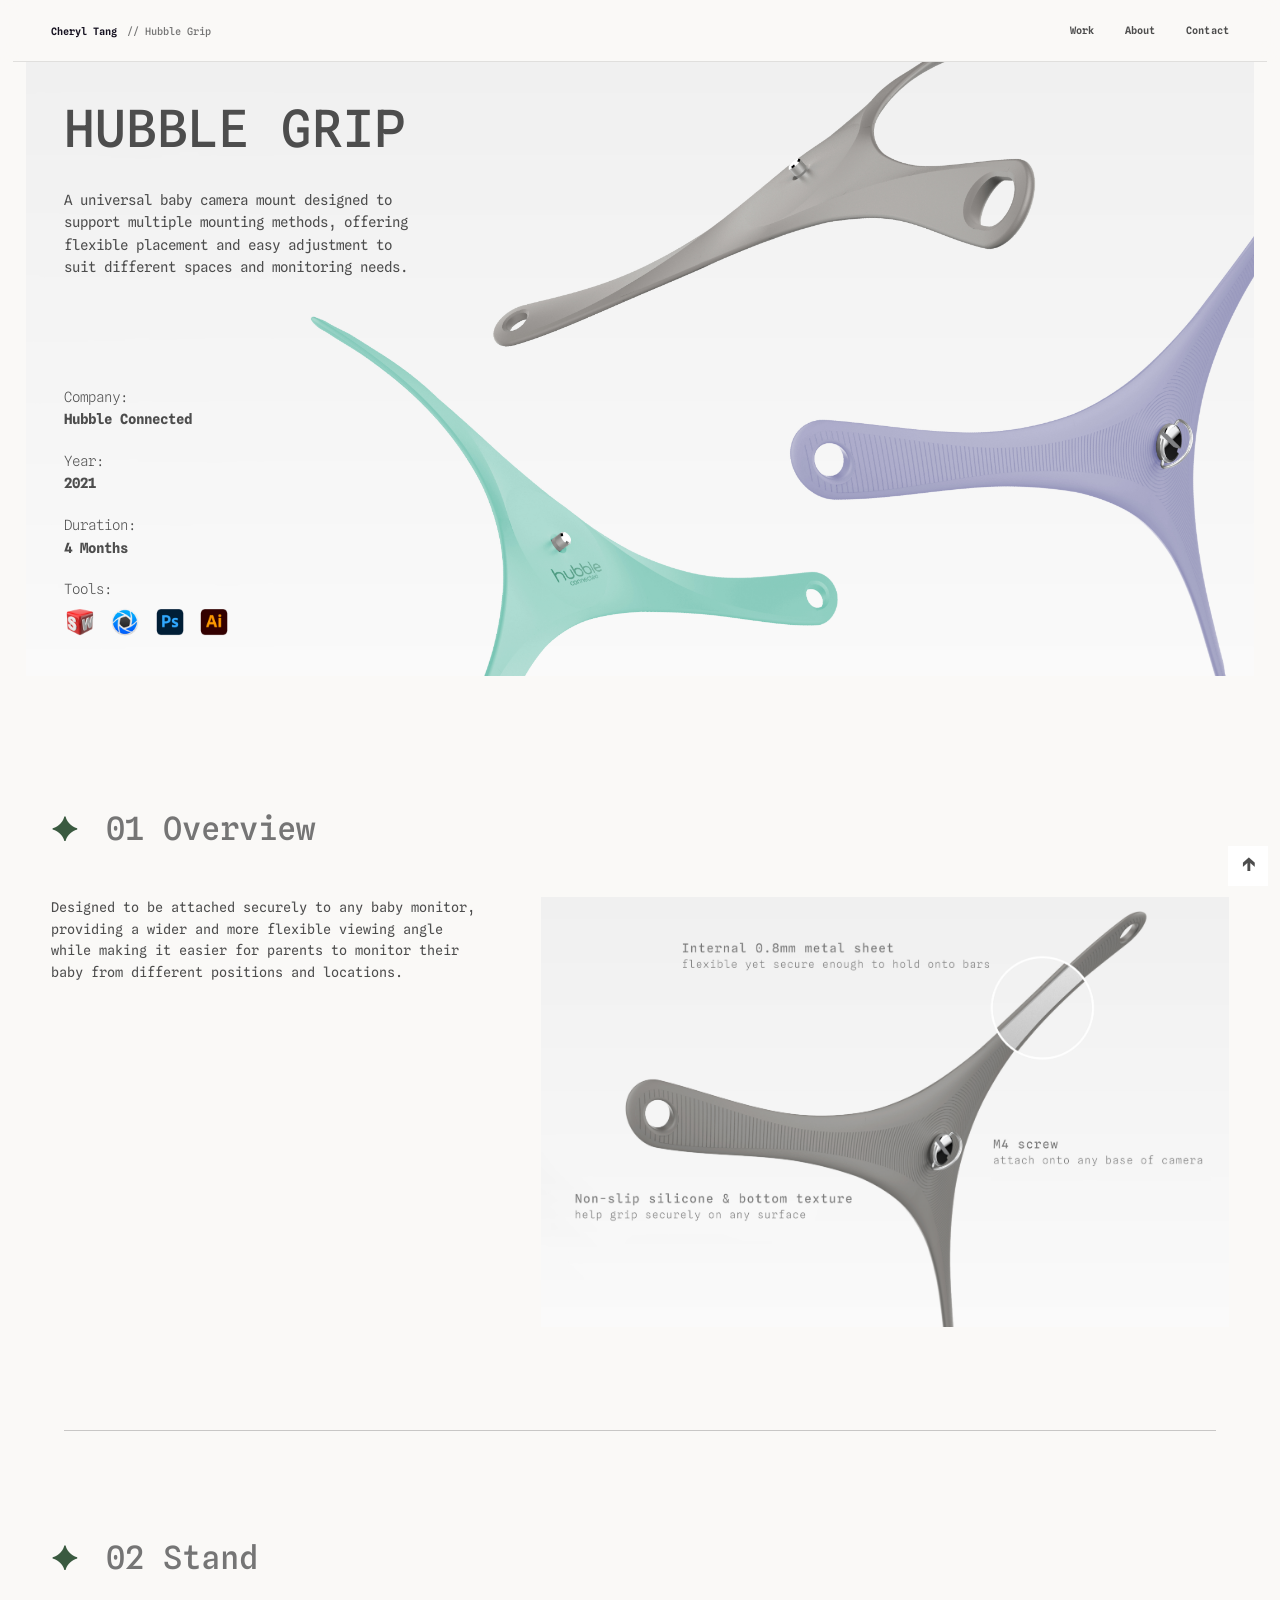
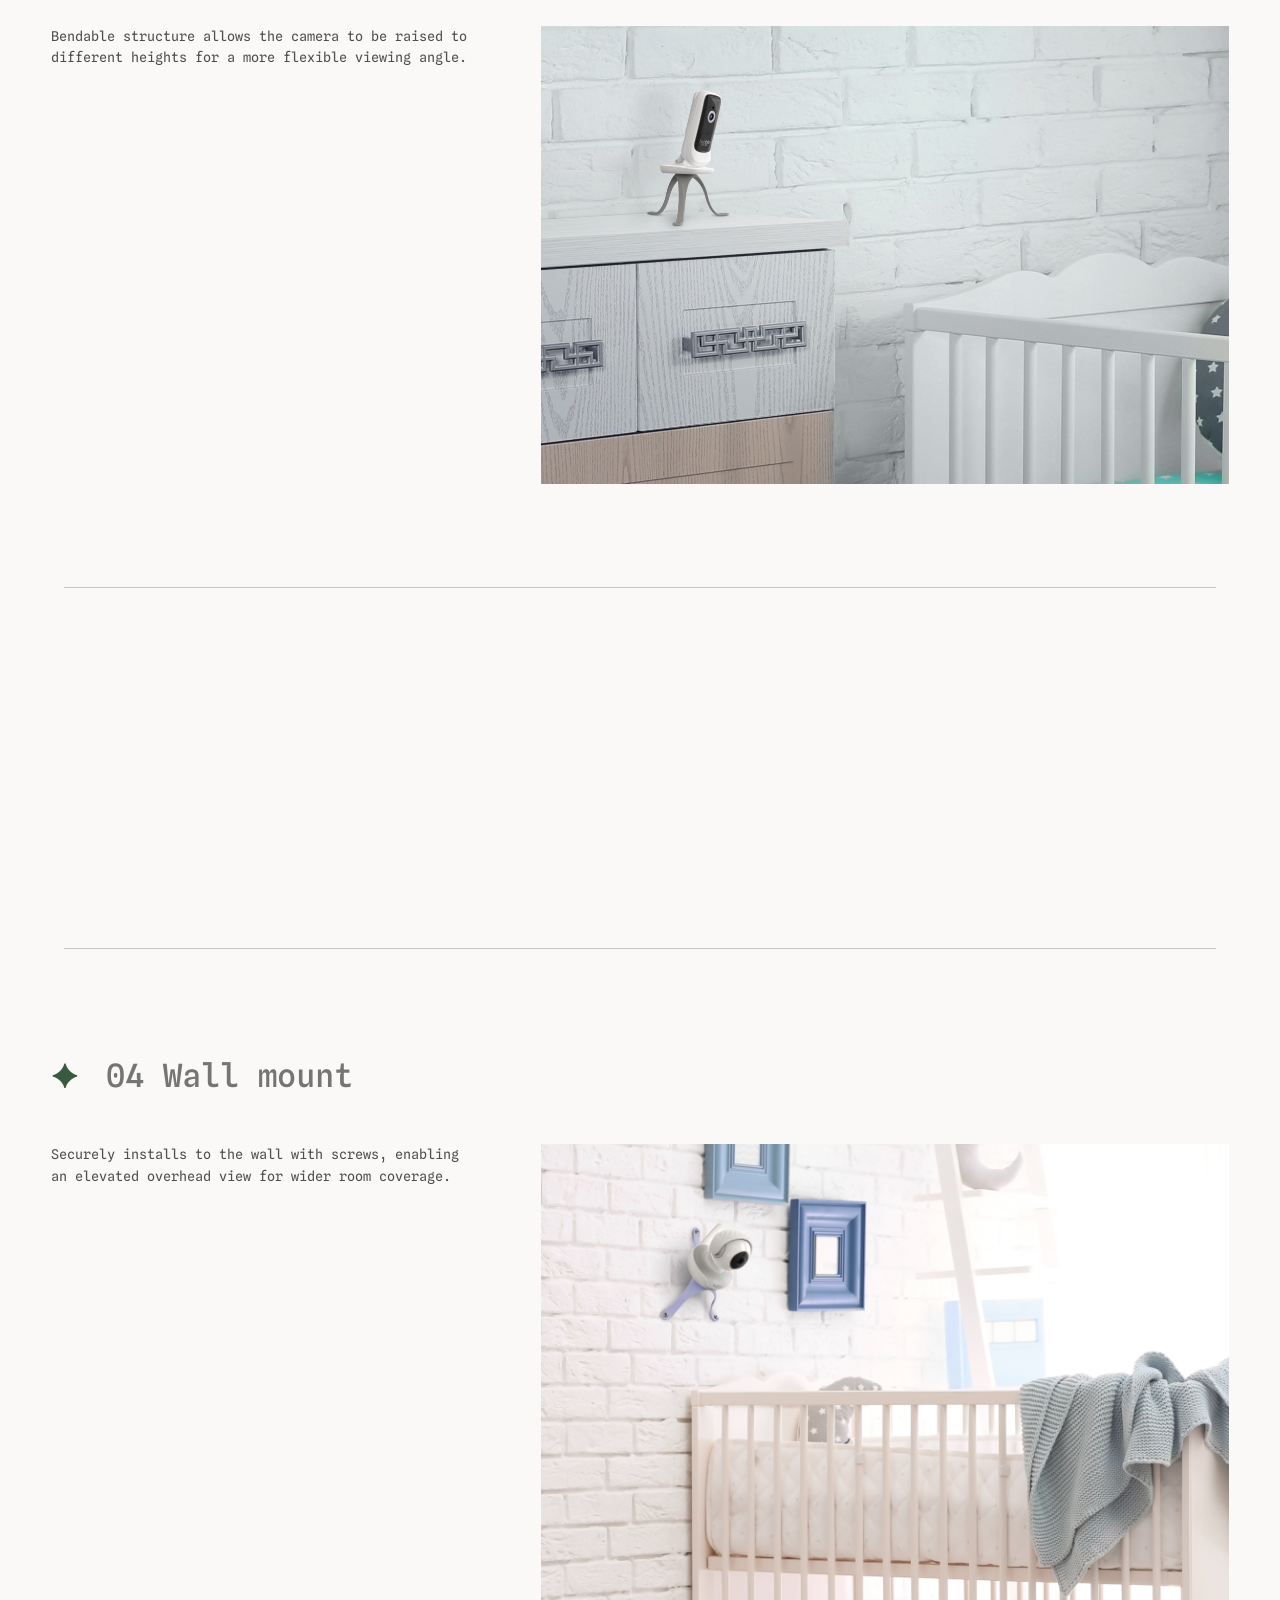
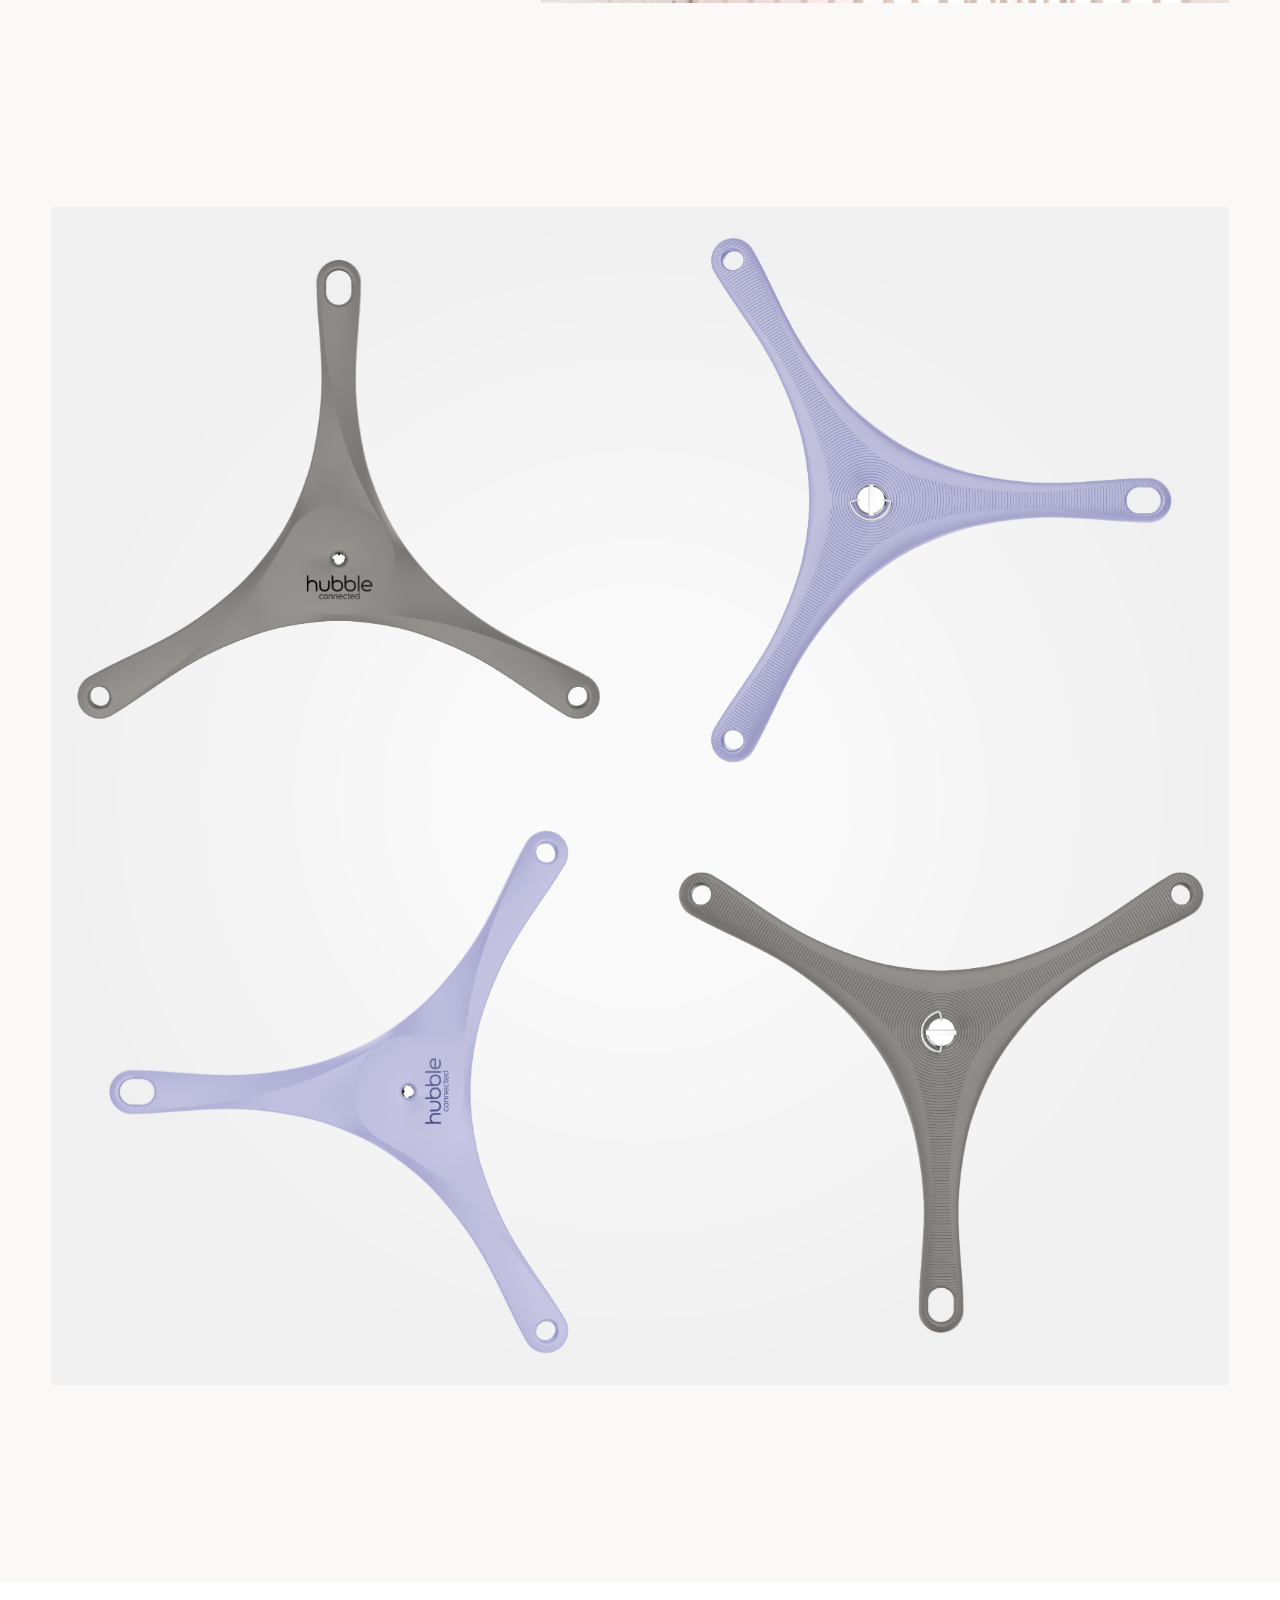
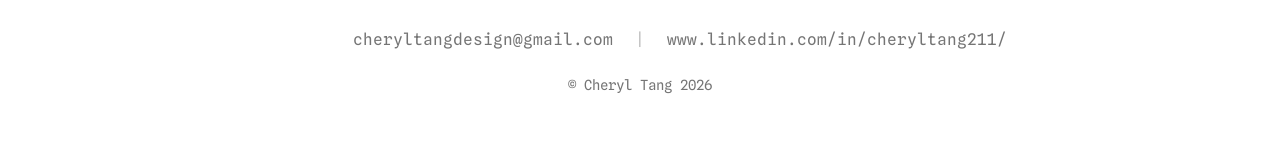
==== commit 26eca5e2: "Update hubble-grip.html" ====
--- a/hubble-grip.html
+++ b/hubble-grip.html
@@ -81,7 +81,7 @@
     </div>
     <div class="project-section">
       <div class="project-section-text">
-            <p>Bendable to raise the baby camera to increase its height.</p>
+            <p>Bendable structure allows the camera to be raised to different heights for a more flexible viewing angle.</p>
       </div>
     <div class="project-section-media">
          <img src="images/10 hubble grip/Hubble grip_lifestyle 04.jpg" alt="Textured grip detail on the underside" loading="lazy">
@@ -99,7 +99,7 @@
     </div>
     <div class="project-section">
       <div class="project-section-text">
-            <p>Bendable to raise the baby camera to increase its height.</p>
+            <p>Bendable arm elevates the camera above the crib, providing a clear and unobstructed view of the baby.</p>
       </div>
     <div class="project-section-media">
          <img src="images/10 hubble grip/Hubble grip_lifestyle 05_nightlight.jpg" alt="Curved baby scale form and full-size pad" loading="lazy">
@@ -117,7 +117,7 @@
     </div>
     <div class="project-section">
       <div class="project-section-text">
-            <p>Install with screws on walls for overhead views.</p>
+            <p>Securely installs to the wall with screws, enabling an elevated overhead view for wider room coverage.</p>
       </div>
     <div class="project-section-media">
          <img src="images/10 hubble grip/Hubble grip_lifestyle 01b.jpg" alt="Scale and soft pad" loading="lazy">
